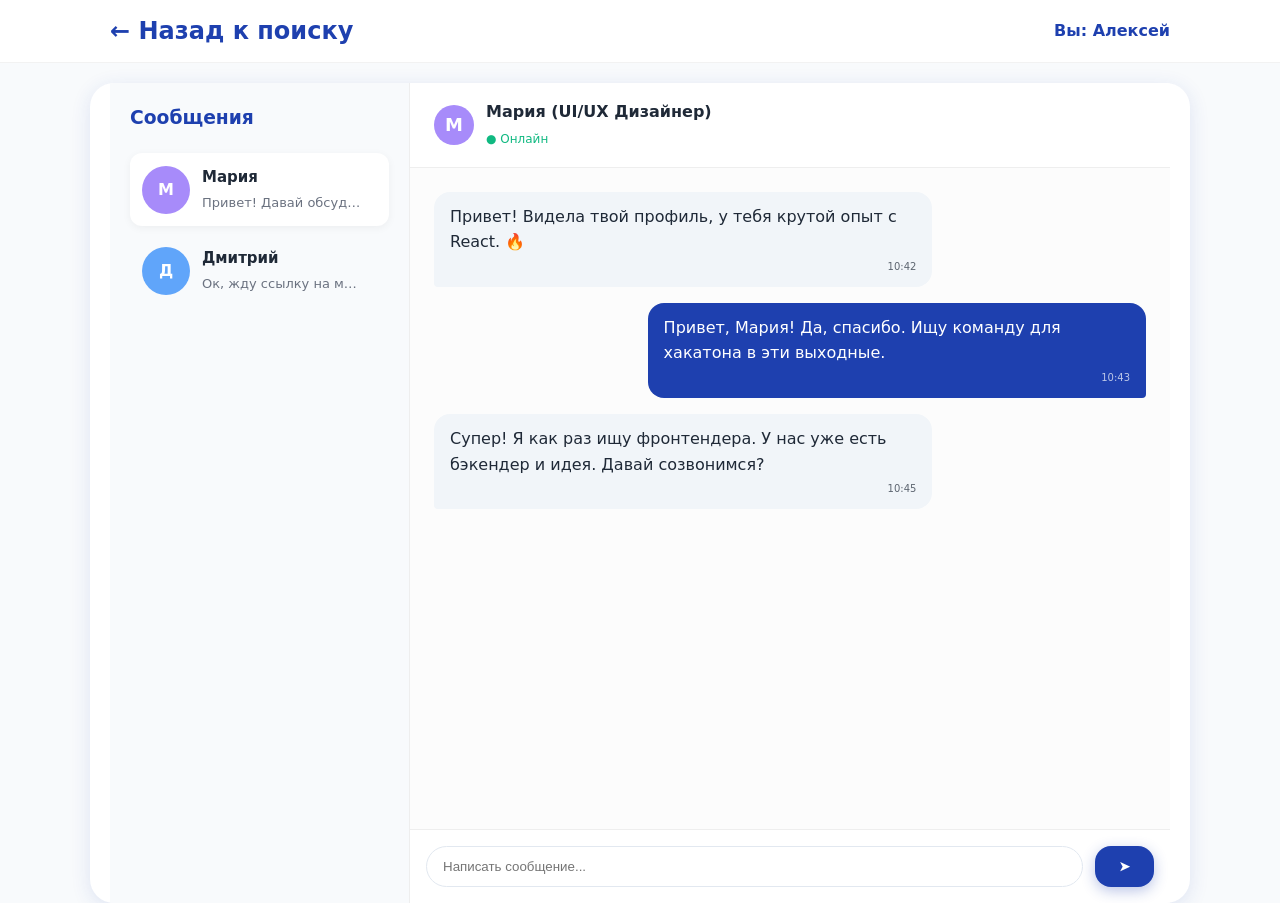
==== chat.html @ a5173eaa "Add files via upload" ====
<!DOCTYPE html>
<html lang="ru">
<head>
  <meta charset="UTF-8">
  <meta name="viewport" content="width=device-width, initial-scale=1.0">
  <title>Чат — Коллаборация</title>
  <link rel="stylesheet" href="css/theme.css">
  <link rel="stylesheet" href="css/chat.css">
</head>
<body>
  <nav class="navbar">
    <div class="container">
      <a href="swipe.html" class="nav-logo">← Назад к поиску</a>
      <div class="nav-auth">
        <span style="font-weight:600; color:var(--primary)">Вы: Алексей</span>
      </div>
    </div>
  </nav>

  <main class="chat-container container">
    <!-- Список диалогов (слева) -->
    <aside class="chat-sidebar">
      <h3>Сообщения</h3>
      <div class="chat-list">
        <div class="chat-item active">
          <div class="chat-avatar" style="background:#a78bfa">М</div>
          <div class="chat-info">
            <h4>Мария</h4>
            <p>Привет! Давай обсудим стек...</p>
          </div>
        </div>
        <div class="chat-item">
          <div class="chat-avatar" style="background:#60a5fa">Д</div>
          <div class="chat-info">
            <h4>Дмитрий</h4>
            <p>Ок, жду ссылку на макет</p>
          </div>
        </div>
      </div>
    </aside>

    <!-- Окно переписки (справа) -->
    <section class="chat-window">
      <header class="chat-header">
        <div class="chat-avatar" style="background:#a78bfa; width:40px; height:40px; font-size:18px;">М</div>
        <div>
          <h4>Мария (UI/UX Дизайнер)</h4>
          <span style="color:var(--success); font-size:12px;">● Онлайн</span>
        </div>
      </header>

      <div class="messages-area" id="messagesArea">
        <div class="message received">
          <p>Привет! Видела твой профиль, у тебя крутой опыт с React. 🔥</p>
          <span class="time">10:42</span>
        </div>
        <div class="message sent">
          <p>Привет, Мария! Да, спасибо. Ищу команду для хакатона в эти выходные.</p>
          <span class="time">10:43</span>
        </div>
        <div class="message received">
          <p>Супер! Я как раз ищу фронтендера. У нас уже есть бэкендер и идея. Давай созвонимся?</p>
          <span class="time">10:45</span>
        </div>
      </div>

      <div class="chat-input-area">
        <input type="text" id="msgInput" placeholder="Написать сообщение...">
        <button class="btn" id="sendBtn">➤</button>
      </div>
    </section>
  </main>

  <script src="js/chat.js"></script>
</body>
</html>
---- css/theme.css ----
:root {
  --bg: #f8fafc; --surface: #ffffff; --primary: #1e40af; --accent: #60a5fa;
  --purple: #7c3aed; --purple-light: #a78bfa; --text: #1f2937; --text-muted: #6b7280;
  --success: #10b981; --radius: 16px; --radius-lg: 24px;
  --gradient-hero: linear-gradient(135deg, #1e40af 0%, #7c3aed 50%, #60a5fa 100%);
  --shadow: 0 4px 20px rgba(30, 64, 175, 0.12); --shadow-hover: 0 8px 30px rgba(124, 58, 237, 0.2);
  --transition: all 0.3s cubic-bezier(0.4, 0, 0.2, 1);
}
* { box-sizing: border-box; margin: 0; padding: 0; }
html { scroll-behavior: smooth; }
body { font-family: 'Segoe UI', system-ui, -apple-system, sans-serif; background: var(--bg); color: var(--text); line-height: 1.6; }
.container { max-width: 1100px; margin: 0 auto; padding: 0 20px; }
.btn { background: var(--primary); color: white; border: none; padding: 12px 24px; border-radius: var(--radius); cursor: pointer; font-weight: 600; transition: var(--transition); text-decoration: none; display: inline-flex; align-items: center; gap: 8px; box-shadow: 0 4px 14px rgba(30, 64, 175, 0.3); }
.btn:hover { background: var(--purple); transform: translateY(-2px); box-shadow: var(--shadow-hover); }
.btn-outline { background: transparent; border: 2px solid var(--accent); color: var(--primary); }
.btn-outline:hover { background: var(--accent); color: white; }

.navbar { position: sticky; top: 0; z-index: 100; background: rgba(255,255,255,0.95); backdrop-filter: blur(10px); border-bottom: 1px solid rgba(0,0,0,0.05); padding: 12px 0; }
.navbar .container { display: flex; justify-content: space-between; align-items: center; }
.nav-logo { font-size: 1.5rem; font-weight: 700; color: var(--primary); text-decoration: none; display: flex; align-items: center; gap: 8px; }
.nav-links { display: flex; gap: 24px; align-items: center; }
.nav-links a { color: var(--text); text-decoration: none; font-weight: 500; transition: var(--transition); padding: 8px 4px; }
.nav-links a:hover { color: var(--purple); }
.nav-auth { display: flex; align-items: center; gap: 12px; }

.hero { min-height: 85vh; background: var(--gradient-hero); display: flex; align-items: center; justify-content: center; text-align: center; padding: 40px 20px; position: relative; overflow: hidden; }
.hero-bg { position: absolute; inset: 0; z-index: 1; background-image: url('https://images.unsplash.com/photo-1519389950473-47ba0277781c?ixlib=rb-4.0.3&auto=format&fit=crop&w=1920&q=80'); background-size: cover; background-position: center; opacity: 0.2; mix-blend-mode: overlay; }
.hero::before { content: ''; position: absolute; inset: 0; z-index: 2; background: radial-gradient(circle at 50% 50%, rgba(30, 64, 175, 0.8) 0%, rgba(124, 58, 237, 0.9) 100%); }
.hero-content { position: relative; z-index: 3; max-width: 800px; }
.hero-title { font-size: clamp(3rem, 8vw, 5rem); font-weight: 800; color: white; letter-spacing: -0.03em; margin-bottom: 24px; line-height: 1.1; text-shadow: 0 4px 20px rgba(0,0,0,0.2); animation: fadeInUp 0.8s ease-out; }
@keyframes fadeInUp { from { opacity: 0; transform: translateY(30px); } to { opacity: 1; transform: translateY(0); } }
.hero-subtitle { font-size: 1.25rem; color: rgba(255,255,255,0.9); margin-bottom: 32px; max-width: 600px; margin-left: auto; margin-right: auto; animation: fadeInUp 0.8s ease-out 0.2s both; }
.hero-cta { animation: fadeInUp 0.8s ease-out 0.4s both; display: flex; gap: 16px; justify-content: center; flex-wrap: wrap; }

.info-section { padding: 80px 0; background: var(--surface); }
.section-title { text-align: center; font-size: 2.25rem; color: var(--primary); margin-bottom: 16px; font-weight: 700; }
.section-subtitle { text-align: center; color: var(--text-muted); max-width: 600px; margin: 0 auto 48px; font-size: 1.1rem; }
.features-grid { display: grid; grid-template-columns: repeat(auto-fit, minmax(280px, 1fr)); gap: 24px; margin-top: 20px; }
.feature-card { background: var(--surface); border-radius: var(--radius-lg); padding: 28px; box-shadow: var(--shadow); transition: var(--transition); border: 1px solid rgba(124, 58, 237, 0.1); }
.feature-card:hover { transform: translateY(-4px); box-shadow: var(--shadow-hover); }
.feature-icon { width: 56px; height: 56px; border-radius: 14px; background: var(--gradient-hero); display: flex; align-items: center; justify-content: center; font-size: 24px; margin-bottom: 16px; color: white; }
.feature-card h3 { color: var(--primary); margin-bottom: 12px; font-size: 1.25rem; }
.feature-card p { color: var(--text-muted); font-size: 0.95rem; }

.calendar-section { padding: 60px 0; }
.calendar-header { display: flex; justify-content: space-between; align-items: center; margin-bottom: 24px; flex-wrap: wrap; gap: 16px; }
.calendar-title { font-size: 1.75rem; color: var(--primary); font-weight: 700; }
.calendar-controls { display: flex; flex-direction: column; align-items: flex-end; gap: 12px; width: 100%; }
@media(min-width: 768px) { .calendar-controls { flex-direction: row; align-items: center; justify-content: space-between; width: auto; } }

.view-toggle { display: flex; background: #e2e8f0; border-radius: var(--radius); padding: 4px; gap: 4px; }
.toggle-btn { background: transparent; border: none; padding: 8px 16px; border-radius: 12px; cursor: pointer; font-weight: 500; color: var(--text-muted); transition: 0.2s; }
.toggle-btn.active { background: white; color: var(--primary); box-shadow: 0 2px 6px rgba(0,0,0,0.1); }
.filters { display: flex; gap: 10px; flex-wrap: wrap; }
.filters select, .filters input { padding: 10px 14px; border: 1px solid #cbd5e1; border-radius: var(--radius); background: var(--surface); font-size: 14px; color: var(--text); }

/* Calendar Grid */
.calendar-grid { display: grid; grid-template-columns: repeat(7, 1fr); gap: 8px; margin-bottom: 24px; }
.cal-day { aspect-ratio: 1; display: flex; flex-direction: column; align-items: center; justify-content: center; background: var(--surface); border-radius: 12px; font-weight: 500; cursor: pointer; transition: 0.2s; position: relative; border: 1px solid transparent; }
.cal-day:hover { background: #eff6ff; border-color: var(--accent); }
.cal-day.empty { background: transparent; cursor: default; }
.cal-day.has-event { border-color: var(--purple); background: #f5f3ff; font-weight: 700; color: var(--purple); }
.cal-day.has-event::after { content: ''; width: 6px; height: 6px; background: var(--purple); border-radius: 50%; position: absolute; bottom: 6px; }
.cal-day.selected { background: var(--primary); color: white; }
.cal-day.selected::after { background: white; }
.cal-header { font-size: 12px; color: var(--text-muted); font-weight: 600; text-align: center; padding: 8px 0; }

.events-list { display: flex; flex-direction: column; gap: 16px; }
.event-card { background: var(--surface); border-radius: var(--radius-lg); padding: 20px; box-shadow: var(--shadow); display: grid; grid-template-columns: auto 1fr; gap: 16px; align-items: center; transition: var(--transition); border-left: 4px solid var(--accent); cursor: pointer; }
.event-card:hover { transform: translateY(-4px) scale(1.01); box-shadow: var(--shadow-hover); border-color: var(--purple); }
.event-card.featured { border-left-color: var(--purple); background: linear-gradient(145deg, #fff, #f5f3ff); }
.event-date { text-align: center; min-width: 70px; padding: 12px 8px; background: var(--gradient-hero); border-radius: 12px; color: white; }
.event-date .day { font-size: 1.5rem; font-weight: 700; display: block; line-height: 1; }
.event-date .month { font-size: 0.85rem; text-transform: uppercase; letter-spacing: 0.5px; }
.event-info h3 { color: var(--primary); font-size: 1.15rem; margin-bottom: 8px; line-height: 1.3; }
.event-meta { display: flex; flex-wrap: wrap; gap: 8px 16px; font-size: 0.9rem; color: var(--text-muted); }
.event-meta span { display: flex; align-items: center; gap: 4px; }
.event-badges { display: flex; flex-wrap: wrap; gap: 8px; margin-top: 10px; }
.badge { padding: 6px 12px; border-radius: 20px; font-size: 12px; font-weight: 600; display: inline-flex; align-items: center; gap: 4px; }
.badge.online { background: #dbeafe; color: var(--primary); }
.badge.offline { background: #ede9fe; color: var(--purple); }
.badge.hybrid { background: #d1fae5; color: #059669; }
.badge.prize { background: #fef3c7; color: #92400e; }

/* Archive Section (в стиле hackathons.pro) */
.archive-section { padding: 60px 0; background: var(--surface); border-top: 1px solid #e2e8f0; }
.archive-grid { display: grid; grid-template-columns: repeat(auto-fill, minmax(320px, 1fr)); gap: 16px; margin-top: 24px; }
.archive-card {
  background: var(--bg); border-radius: var(--radius); padding: 20px;
  display: grid; grid-template-columns: auto 1fr auto; gap: 16px; align-items: start;
  border-left: 3px solid #cbd5e1; transition: var(--transition);
}
.archive-card:hover { transform: translateX(4px); box-shadow: var(--shadow); border-left-color: var(--purple); }
.archive-date {
  text-align: center; min-width: 60px; padding: 10px 6px; background: #f1f5f9;
  border-radius: 10px; color: var(--text-muted); font-weight: 600;
}
.archive-date .day { font-size: 1.3rem; color: var(--primary); display: block; line-height: 1; }
.archive-date .month { font-size: 0.75rem; text-transform: uppercase; letter-spacing: 0.5px; }
.archive-date .year { font-size: 0.7rem; color: var(--text-muted); display: block; margin-top: 4px; }
.archive-info h3 { color: var(--text); font-size: 1.1rem; margin-bottom: 6px; }
.archive-desc { color: var(--text-muted); font-size: 0.9rem; line-height: 1.5; margin-bottom: 10px; }
.archive-badges { display: flex; flex-wrap: wrap; gap: 6px; }
.archive-status { display: flex; align-items: center; }

/* Partners Page */
.partners-page { padding: 60px 0; min-height: 70vh; }
.partners-grid { display: grid; grid-template-columns: repeat(auto-fit, minmax(300px, 1fr)); gap: 32px; margin-top: 40px; }
.partner-card {
  background: var(--surface); border-radius: var(--radius-lg); padding: 32px;
  box-shadow: var(--shadow); text-align: center; transition: var(--transition);
  border: 1px solid rgba(124, 58, 237, 0.1);
}
.partner-card:hover { transform: translateY(-6px); box-shadow: var(--shadow-hover); }
.partner-logo {
  width: 120px; height: 120px; border-radius: 20px; background: var(--gradient-hero);
  margin: 0 auto 20px; display: flex; align-items: center; justify-content: center;
  color: white; font-size: 40px; font-weight: 700;
}
.partner-card h3 { color: var(--primary); margin-bottom: 12px; font-size: 1.3rem; }
.partner-card p { color: var(--text-muted); font-size: 0.95rem; line-height: 1.6; margin-bottom: 20px; }
.partner-link { color: var(--accent); text-decoration: none; font-weight: 500; }
.partner-link:hover { text-decoration: underline; }

.promo-section { padding: 60px 0; background: linear-gradient(to bottom, #f8fafc, #eff6ff); border-top: 1px solid #e2e8f0; margin-top: 40px; text-align: center; }
.promo-card-container { display: flex; justify-content: center; margin-bottom: 24px; perspective: 1000px; }
.promo-demo-card { width: 300px; background: white; padding: 24px; border-radius: 20px; box-shadow: 0 10px 40px rgba(30, 64, 175, 0.15); transform: rotate(-3deg); border: 1px solid #e2e8f0; }
.promo-demo-avatar { width: 60px; height: 60px; background: var(--gradient-hero); border-radius: 50%; margin: 0 auto 12px; }
.promo-demo-skills { display: flex; gap: 6px; justify-content: center; margin: 12px 0; flex-wrap: wrap; }
.promo-demo-tag { background: #e0e7ff; color: var(--primary); padding: 4px 10px; border-radius: 12px; font-size: 12px; }

@media (max-width: 768px) {
  .event-card, .archive-card { grid-template-columns: 1fr; text-align: center; }
  .event-date, .archive-date { margin: 0 auto; }
  .event-badges, .archive-badges { justify-content: center; }
  .calendar-nav { flex-direction: column; gap: 8px; }
}
---- css/chat.css ----
.chat-container {
  display: flex; height: calc(100vh - 80px); margin-top: 20px;
  background: white; border-radius: 24px; overflow: hidden; box-shadow: var(--shadow);
}

/* Сайдбар */
.chat-sidebar {
  width: 300px; border-right: 1px solid #eee; padding: 20px;
  background: #f8fafc;
}
.chat-sidebar h3 { margin-bottom: 20px; color: var(--primary); }

.chat-item {
  display: flex; align-items: center; gap: 12px; padding: 12px;
  border-radius: 12px; cursor: pointer; transition: 0.2s; margin-bottom: 8px;
}
.chat-item:hover, .chat-item.active { background: white; box-shadow: 0 2px 8px rgba(0,0,0,0.05); }

.chat-avatar {
  width: 48px; height: 48px; border-radius: 50%; background: var(--purple);
  display: flex; align-items: center; justify-content: center; color: white; font-weight: bold; flex-shrink: 0;
}
.chat-info h4 { margin: 0; font-size: 15px; color: var(--text); }
.chat-info p { margin: 4px 0 0; font-size: 13px; color: var(--text-muted); white-space: nowrap; overflow: hidden; text-overflow: ellipsis; max-width: 160px; }

/* Окно чата */
.chat-window { flex: 1; display: flex; flex-direction: column; background: white; }

.chat-header {
  padding: 16px 24px; border-bottom: 1px solid #eee; display: flex; align-items: center; gap: 12px;
}
.chat-header h4 { margin: 0; }

.messages-area {
  flex: 1; padding: 24px; overflow-y: auto; display: flex; flex-direction: column; gap: 16px;
  background: #fcfcfc;
}

.message {
  max-width: 70%; padding: 12px 16px; border-radius: 16px; position: relative;
}
.message.received {
  align-self: flex-start; background: #f1f5f9; color: var(--text);
  border-bottom-left-radius: 4px;
}
.message.sent {
  align-self: flex-end; background: var(--primary); color: white;
  border-bottom-right-radius: 4px;
}
.message .time {
  font-size: 10px; opacity: 0.7; margin-top: 4px; display: block; text-align: right;
}

.chat-input-area {
  padding: 16px; border-top: 1px solid #eee; display: flex; gap: 12px;
}
.chat-input-area input {
  flex: 1; padding: 12px 16px; border: 1px solid #e2e8f0; border-radius: 24px; outline: none;
}
.chat-input-area input:focus { border-color: var(--accent); }
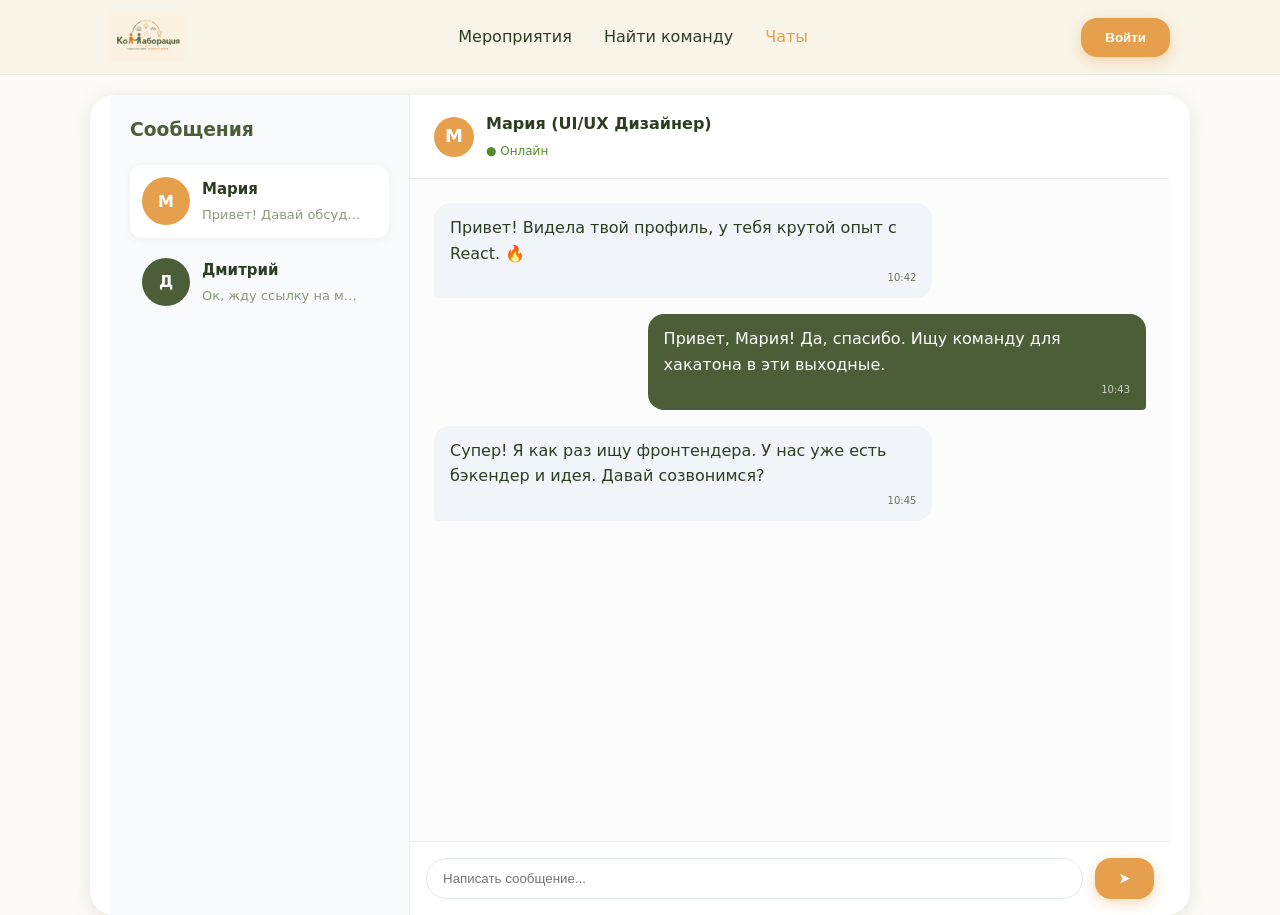
==== commit dd6f965b: "Add files via upload" ====
--- a/chat.html
+++ b/chat.html
@@ -10,27 +10,31 @@
 <body>
   <nav class="navbar">
     <div class="container">
-      <a href="swipe.html" class="nav-logo">← Назад к поиску</a>
-      <div class="nav-auth">
-        <span style="font-weight:600; color:var(--primary)">Вы: Алексей</span>
+      <a href="index.html" class="nav-logo">
+        <img src="logo.png" alt="Коллаборация">
+      </a>
+      <div class="nav-links">
+        <a href="index.html">Мероприятия</a>
+        <a href="teams.html">Найти команду</a>
+        <a href="chat.html" class="active">Чаты</a>
       </div>
+      <div class="nav-auth"><button id="loginBtn" class="btn">Войти</button></div>
     </div>
   </nav>
 
   <main class="chat-container container">
-    <!-- Список диалогов (слева) -->
     <aside class="chat-sidebar">
       <h3>Сообщения</h3>
       <div class="chat-list">
         <div class="chat-item active">
-          <div class="chat-avatar" style="background:#a78bfa">М</div>
+          <div class="chat-avatar" style="background:var(--accent)">М</div>
           <div class="chat-info">
             <h4>Мария</h4>
             <p>Привет! Давай обсудим стек...</p>
           </div>
         </div>
         <div class="chat-item">
-          <div class="chat-avatar" style="background:#60a5fa">Д</div>
+          <div class="chat-avatar" style="background:var(--primary)">Д</div>
           <div class="chat-info">
             <h4>Дмитрий</h4>
             <p>Ок, жду ссылку на макет</p>
@@ -39,10 +43,9 @@
       </div>
     </aside>
 
-    <!-- Окно переписки (справа) -->
     <section class="chat-window">
       <header class="chat-header">
-        <div class="chat-avatar" style="background:#a78bfa; width:40px; height:40px; font-size:18px;">М</div>
+        <div class="chat-avatar" style="background:var(--accent); width:40px; height:40px; font-size:18px;">М</div>
         <div>
           <h4>Мария (UI/UX Дизайнер)</h4>
           <span style="color:var(--success); font-size:12px;">● Онлайн</span>
--- a/css/theme.css
+++ b/css/theme.css
@@ -1,74 +1,140 @@
 :root {
-  --bg: #f8fafc; --surface: #ffffff; --primary: #1e40af; --accent: #60a5fa;
-  --purple: #7c3aed; --purple-light: #a78bfa; --text: #1f2937; --text-muted: #6b7280;
-  --success: #10b981; --radius: 16px; --radius-lg: 24px;
-  --gradient-hero: linear-gradient(135deg, #1e40af 0%, #7c3aed 50%, #60a5fa 100%);
-  --shadow: 0 4px 20px rgba(30, 64, 175, 0.12); --shadow-hover: 0 8px 30px rgba(124, 58, 237, 0.2);
+  /* Цвета из логотипа */
+  --bg: #fdfbf7; /* Очень светлый бежевый фон */
+  --surface: #ffffff;
+  --primary: #4b5e38; /* Темно-зеленый (текст, основные элементы) */
+  --accent: #e69f4d; /* Оранжевый (кнопки, акценты) */
+  --yellow: #f2c94c; /* Желтый (замена фиолетовому для градиентов) */
+  --light-orange: #fcebb6; /* Светло-оранжевый/бежевый */
+  
+  --text: #2c3e22; /* Темно-зеленый текст */
+  --text-muted: #8c9a7d; /* Приглушенный зеленый */
+  --success: #558b2f; /* Зеленый для успеха */
+  
+  --radius: 16px;
+  --radius-lg: 24px;
+  
+  /* Градиент: Зеленый -> Оранжевый -> Желтый */
+  --gradient-hero: linear-gradient(135deg, #4b5e38 0%, #e69f4d 60%, #f2c94c 100%);
+  
+  --shadow: 0 4px 20px rgba(75, 94, 56, 0.15); /* Тень с зеленоватым оттенком */
+  --shadow-hover: 0 8px 30px rgba(230, 159, 77, 0.3); /* Тень с оранжевым оттенком */
   --transition: all 0.3s cubic-bezier(0.4, 0, 0.2, 1);
 }
+
 * { box-sizing: border-box; margin: 0; padding: 0; }
 html { scroll-behavior: smooth; }
 body { font-family: 'Segoe UI', system-ui, -apple-system, sans-serif; background: var(--bg); color: var(--text); line-height: 1.6; }
 .container { max-width: 1100px; margin: 0 auto; padding: 0 20px; }
-.btn { background: var(--primary); color: white; border: none; padding: 12px 24px; border-radius: var(--radius); cursor: pointer; font-weight: 600; transition: var(--transition); text-decoration: none; display: inline-flex; align-items: center; gap: 8px; box-shadow: 0 4px 14px rgba(30, 64, 175, 0.3); }
-.btn:hover { background: var(--purple); transform: translateY(-2px); box-shadow: var(--shadow-hover); }
-.btn-outline { background: transparent; border: 2px solid var(--accent); color: var(--primary); }
-.btn-outline:hover { background: var(--accent); color: white; }
-
-.navbar { position: sticky; top: 0; z-index: 100; background: rgba(255,255,255,0.95); backdrop-filter: blur(10px); border-bottom: 1px solid rgba(0,0,0,0.05); padding: 12px 0; }
+
+/* Buttons */
+.btn { 
+  background: var(--accent); color: white; border: none; 
+  padding: 12px 24px; border-radius: var(--radius); cursor: pointer; 
+  font-weight: 600; transition: var(--transition); text-decoration: none; 
+  display: inline-flex; align-items: center; gap: 8px; 
+  box-shadow: 0 4px 14px rgba(230, 159, 77, 0.4); 
+}
+.btn:hover { background: #d68a36; transform: translateY(-2px); box-shadow: var(--shadow-hover); }
+.btn-outline { background: transparent; border: 2px solid var(--primary); color: var(--primary); box-shadow: none; }
+.btn-outline:hover { background: var(--primary); color: white; }
+
+/* Navbar */
+.navbar { 
+  position: sticky; top: 0; z-index: 100; 
+  background: #f8f4e8; /* Тёплый кремовый, точно как фон логотипа */
+  backdrop-filter: none; /* Убираем размытие, чтобы цвет не искажался */
+  border-bottom: 1px solid rgba(75, 94, 56, 0.06); /* Едва заметная мягкая граница */
+  padding: 12px 0; 
+}
 .navbar .container { display: flex; justify-content: space-between; align-items: center; }
-.nav-logo { font-size: 1.5rem; font-weight: 700; color: var(--primary); text-decoration: none; display: flex; align-items: center; gap: 8px; }
+
+/* Logo Image Style */
+.nav-logo { display: flex; align-items: center; gap: 8px; text-decoration: none; }
+.nav-logo img { height: 50px; width: auto; display: block; }
+.nav-logo span { font-size: 1.5rem; font-weight: 700; color: var(--primary); }
+
 .nav-links { display: flex; gap: 24px; align-items: center; }
 .nav-links a { color: var(--text); text-decoration: none; font-weight: 500; transition: var(--transition); padding: 8px 4px; }
-.nav-links a:hover { color: var(--purple); }
+.nav-links a:hover, .nav-links a.active { color: var(--accent); }
 .nav-auth { display: flex; align-items: center; gap: 12px; }
 
-.hero { min-height: 85vh; background: var(--gradient-hero); display: flex; align-items: center; justify-content: center; text-align: center; padding: 40px 20px; position: relative; overflow: hidden; }
-.hero-bg { position: absolute; inset: 0; z-index: 1; background-image: url('https://images.unsplash.com/photo-1519389950473-47ba0277781c?ixlib=rb-4.0.3&auto=format&fit=crop&w=1920&q=80'); background-size: cover; background-position: center; opacity: 0.2; mix-blend-mode: overlay; }
-.hero::before { content: ''; position: absolute; inset: 0; z-index: 2; background: radial-gradient(circle at 50% 50%, rgba(30, 64, 175, 0.8) 0%, rgba(124, 58, 237, 0.9) 100%); }
+/* Hero Section */
+.hero { 
+  min-height: 85vh; background: var(--gradient-hero); 
+  display: flex; align-items: center; justify-content: center; 
+  text-align: center; padding: 40px 20px; position: relative; overflow: hidden; 
+}
+/* Фоновая картинка с наложением */
+.hero-bg { 
+  position: absolute; inset: 0; z-index: 1; 
+  background-image: url('https://images.unsplash.com/photo-1519389950473-47ba0277781c?ixlib=rb-4.0.3&auto=format&fit=crop&w=1920&q=80'); 
+  background-size: cover; background-position: center; 
+  opacity: 0.15; mix-blend-mode: multiply; 
+}
+.hero::before { 
+  content: ''; position: absolute; inset: 0; z-index: 2; 
+  background: radial-gradient(circle at 50% 50%, rgba(75, 94, 56, 0.85) 0%, rgba(230, 159, 77, 0.8) 100%); 
+}
 .hero-content { position: relative; z-index: 3; max-width: 800px; }
-.hero-title { font-size: clamp(3rem, 8vw, 5rem); font-weight: 800; color: white; letter-spacing: -0.03em; margin-bottom: 24px; line-height: 1.1; text-shadow: 0 4px 20px rgba(0,0,0,0.2); animation: fadeInUp 0.8s ease-out; }
+.hero-title { 
+  font-size: clamp(3rem, 8vw, 5rem); font-weight: 800; color: white; 
+  letter-spacing: -0.03em; margin-bottom: 24px; line-height: 1.1; 
+  text-shadow: 0 4px 20px rgba(0,0,0,0.2); animation: fadeInUp 0.8s ease-out; 
+}
 @keyframes fadeInUp { from { opacity: 0; transform: translateY(30px); } to { opacity: 1; transform: translateY(0); } }
-.hero-subtitle { font-size: 1.25rem; color: rgba(255,255,255,0.9); margin-bottom: 32px; max-width: 600px; margin-left: auto; margin-right: auto; animation: fadeInUp 0.8s ease-out 0.2s both; }
+.hero-subtitle { font-size: 1.25rem; color: rgba(255,255,255,0.95); margin-bottom: 32px; max-width: 600px; margin-left: auto; margin-right: auto; animation: fadeInUp 0.8s ease-out 0.2s both; }
 .hero-cta { animation: fadeInUp 0.8s ease-out 0.4s both; display: flex; gap: 16px; justify-content: center; flex-wrap: wrap; }
 
+/* Info Section */
 .info-section { padding: 80px 0; background: var(--surface); }
 .section-title { text-align: center; font-size: 2.25rem; color: var(--primary); margin-bottom: 16px; font-weight: 700; }
 .section-subtitle { text-align: center; color: var(--text-muted); max-width: 600px; margin: 0 auto 48px; font-size: 1.1rem; }
 .features-grid { display: grid; grid-template-columns: repeat(auto-fit, minmax(280px, 1fr)); gap: 24px; margin-top: 20px; }
-.feature-card { background: var(--surface); border-radius: var(--radius-lg); padding: 28px; box-shadow: var(--shadow); transition: var(--transition); border: 1px solid rgba(124, 58, 237, 0.1); }
-.feature-card:hover { transform: translateY(-4px); box-shadow: var(--shadow-hover); }
-.feature-icon { width: 56px; height: 56px; border-radius: 14px; background: var(--gradient-hero); display: flex; align-items: center; justify-content: center; font-size: 24px; margin-bottom: 16px; color: white; }
+.feature-card { 
+  background: var(--bg); border-radius: var(--radius-lg); padding: 28px; 
+  box-shadow: var(--shadow); transition: var(--transition); border: 1px solid rgba(75, 94, 56, 0.1); 
+}
+.feature-card:hover { transform: translateY(-4px); box-shadow: var(--shadow-hover); border-color: var(--accent); }
+.feature-icon { 
+  width: 56px; height: 56px; border-radius: 14px; background: var(--gradient-hero); 
+  display: flex; align-items: center; justify-content: center; font-size: 24px; margin-bottom: 16px; color: white; 
+}
 .feature-card h3 { color: var(--primary); margin-bottom: 12px; font-size: 1.25rem; }
 .feature-card p { color: var(--text-muted); font-size: 0.95rem; }
 
+/* Calendar Section */
 .calendar-section { padding: 60px 0; }
 .calendar-header { display: flex; justify-content: space-between; align-items: center; margin-bottom: 24px; flex-wrap: wrap; gap: 16px; }
 .calendar-title { font-size: 1.75rem; color: var(--primary); font-weight: 700; }
 .calendar-controls { display: flex; flex-direction: column; align-items: flex-end; gap: 12px; width: 100%; }
 @media(min-width: 768px) { .calendar-controls { flex-direction: row; align-items: center; justify-content: space-between; width: auto; } }
 
-.view-toggle { display: flex; background: #e2e8f0; border-radius: var(--radius); padding: 4px; gap: 4px; }
+.view-toggle { display: flex; background: #e8eadd; border-radius: var(--radius); padding: 4px; gap: 4px; }
 .toggle-btn { background: transparent; border: none; padding: 8px 16px; border-radius: 12px; cursor: pointer; font-weight: 500; color: var(--text-muted); transition: 0.2s; }
 .toggle-btn.active { background: white; color: var(--primary); box-shadow: 0 2px 6px rgba(0,0,0,0.1); }
 .filters { display: flex; gap: 10px; flex-wrap: wrap; }
-.filters select, .filters input { padding: 10px 14px; border: 1px solid #cbd5e1; border-radius: var(--radius); background: var(--surface); font-size: 14px; color: var(--text); }
+.filters select, .filters input { padding: 10px 14px; border: 1px solid #d4d8c8; border-radius: var(--radius); background: var(--surface); font-size: 14px; color: var(--text); }
 
 /* Calendar Grid */
 .calendar-grid { display: grid; grid-template-columns: repeat(7, 1fr); gap: 8px; margin-bottom: 24px; }
 .cal-day { aspect-ratio: 1; display: flex; flex-direction: column; align-items: center; justify-content: center; background: var(--surface); border-radius: 12px; font-weight: 500; cursor: pointer; transition: 0.2s; position: relative; border: 1px solid transparent; }
-.cal-day:hover { background: #eff6ff; border-color: var(--accent); }
+.cal-day:hover { background: #f2f5ea; border-color: var(--accent); }
 .cal-day.empty { background: transparent; cursor: default; }
-.cal-day.has-event { border-color: var(--purple); background: #f5f3ff; font-weight: 700; color: var(--purple); }
-.cal-day.has-event::after { content: ''; width: 6px; height: 6px; background: var(--purple); border-radius: 50%; position: absolute; bottom: 6px; }
+.cal-day.has-event { border-color: var(--primary); background: #f0f4e8; font-weight: 700; color: var(--primary); }
+.cal-day.has-event::after { content: ''; width: 6px; height: 6px; background: var(--accent); border-radius: 50%; position: absolute; bottom: 6px; }
 .cal-day.selected { background: var(--primary); color: white; }
-.cal-day.selected::after { background: white; }
+.cal-day.selected::after { background: var(--yellow); }
 .cal-header { font-size: 12px; color: var(--text-muted); font-weight: 600; text-align: center; padding: 8px 0; }
 
 .events-list { display: flex; flex-direction: column; gap: 16px; }
-.event-card { background: var(--surface); border-radius: var(--radius-lg); padding: 20px; box-shadow: var(--shadow); display: grid; grid-template-columns: auto 1fr; gap: 16px; align-items: center; transition: var(--transition); border-left: 4px solid var(--accent); cursor: pointer; }
-.event-card:hover { transform: translateY(-4px) scale(1.01); box-shadow: var(--shadow-hover); border-color: var(--purple); }
-.event-card.featured { border-left-color: var(--purple); background: linear-gradient(145deg, #fff, #f5f3ff); }
+.event-card { 
+  background: var(--surface); border-radius: var(--radius-lg); padding: 20px; box-shadow: var(--shadow); 
+  display: grid; grid-template-columns: auto 1fr; gap: 16px; align-items: center; 
+  transition: var(--transition); border-left: 4px solid var(--accent); cursor: pointer; 
+}
+.event-card:hover { transform: translateY(-4px) scale(1.01); box-shadow: var(--shadow-hover); border-color: var(--primary); }
+.event-card.featured { border-left-color: var(--primary); background: linear-gradient(145deg, #fff, #f7f9f2); }
 .event-date { text-align: center; min-width: 70px; padding: 12px 8px; background: var(--gradient-hero); border-radius: 12px; color: white; }
 .event-date .day { font-size: 1.5rem; font-weight: 700; display: block; line-height: 1; }
 .event-date .month { font-size: 0.85rem; text-transform: uppercase; letter-spacing: 0.5px; }
@@ -77,22 +143,22 @@
 .event-meta span { display: flex; align-items: center; gap: 4px; }
 .event-badges { display: flex; flex-wrap: wrap; gap: 8px; margin-top: 10px; }
 .badge { padding: 6px 12px; border-radius: 20px; font-size: 12px; font-weight: 600; display: inline-flex; align-items: center; gap: 4px; }
-.badge.online { background: #dbeafe; color: var(--primary); }
-.badge.offline { background: #ede9fe; color: var(--purple); }
-.badge.hybrid { background: #d1fae5; color: #059669; }
-.badge.prize { background: #fef3c7; color: #92400e; }
-
-/* Archive Section (в стиле hackathons.pro) */
-.archive-section { padding: 60px 0; background: var(--surface); border-top: 1px solid #e2e8f0; }
+.badge.online { background: #e8f5e9; color: #2e7d32; }
+.badge.offline { background: #fff3e0; color: #ef6c00; }
+.badge.hybrid { background: #e3f2fd; color: #1565c0; }
+.badge.prize { background: #fff8e1; color: #f57f17; }
+
+/* Archive Section */
+.archive-section { padding: 60px 0; background: var(--surface); border-top: 1px solid #e8eadd; }
 .archive-grid { display: grid; grid-template-columns: repeat(auto-fill, minmax(320px, 1fr)); gap: 16px; margin-top: 24px; }
 .archive-card {
   background: var(--bg); border-radius: var(--radius); padding: 20px;
   display: grid; grid-template-columns: auto 1fr auto; gap: 16px; align-items: start;
-  border-left: 3px solid #cbd5e1; transition: var(--transition);
-}
-.archive-card:hover { transform: translateX(4px); box-shadow: var(--shadow); border-left-color: var(--purple); }
+  border-left: 3px solid #d4d8c8; transition: var(--transition);
+}
+.archive-card:hover { transform: translateX(4px); box-shadow: var(--shadow); border-left-color: var(--accent); }
 .archive-date {
-  text-align: center; min-width: 60px; padding: 10px 6px; background: #f1f5f9;
+  text-align: center; min-width: 60px; padding: 10px 6px; background: #f2f5ea;
   border-radius: 10px; color: var(--text-muted); font-weight: 600;
 }
 .archive-date .day { font-size: 1.3rem; color: var(--primary); display: block; line-height: 1; }
@@ -109,9 +175,9 @@
 .partner-card {
   background: var(--surface); border-radius: var(--radius-lg); padding: 32px;
   box-shadow: var(--shadow); text-align: center; transition: var(--transition);
-  border: 1px solid rgba(124, 58, 237, 0.1);
-}
-.partner-card:hover { transform: translateY(-6px); box-shadow: var(--shadow-hover); }
+  border: 1px solid rgba(75, 94, 56, 0.1);
+}
+.partner-card:hover { transform: translateY(-6px); box-shadow: var(--shadow-hover); border-color: var(--accent); }
 .partner-logo {
   width: 120px; height: 120px; border-radius: 20px; background: var(--gradient-hero);
   margin: 0 auto 20px; display: flex; align-items: center; justify-content: center;
@@ -122,12 +188,12 @@
 .partner-link { color: var(--accent); text-decoration: none; font-weight: 500; }
 .partner-link:hover { text-decoration: underline; }
 
-.promo-section { padding: 60px 0; background: linear-gradient(to bottom, #f8fafc, #eff6ff); border-top: 1px solid #e2e8f0; margin-top: 40px; text-align: center; }
+.promo-section { padding: 60px 0; background: linear-gradient(to bottom, #fdfbf7, #f2f5ea); border-top: 1px solid #e8eadd; margin-top: 40px; text-align: center; }
 .promo-card-container { display: flex; justify-content: center; margin-bottom: 24px; perspective: 1000px; }
-.promo-demo-card { width: 300px; background: white; padding: 24px; border-radius: 20px; box-shadow: 0 10px 40px rgba(30, 64, 175, 0.15); transform: rotate(-3deg); border: 1px solid #e2e8f0; }
+.promo-demo-card { width: 300px; background: white; padding: 24px; border-radius: 20px; box-shadow: 0 10px 40px rgba(75, 94, 56, 0.15); transform: rotate(-3deg); border: 1px solid #e8eadd; }
 .promo-demo-avatar { width: 60px; height: 60px; background: var(--gradient-hero); border-radius: 50%; margin: 0 auto 12px; }
 .promo-demo-skills { display: flex; gap: 6px; justify-content: center; margin: 12px 0; flex-wrap: wrap; }
-.promo-demo-tag { background: #e0e7ff; color: var(--primary); padding: 4px 10px; border-radius: 12px; font-size: 12px; }
+.promo-demo-tag { background: #f2f5ea; color: var(--primary); padding: 4px 10px; border-radius: 12px; font-size: 12px; }
 
 @media (max-width: 768px) {
   .event-card, .archive-card { grid-template-columns: 1fr; text-align: center; }
